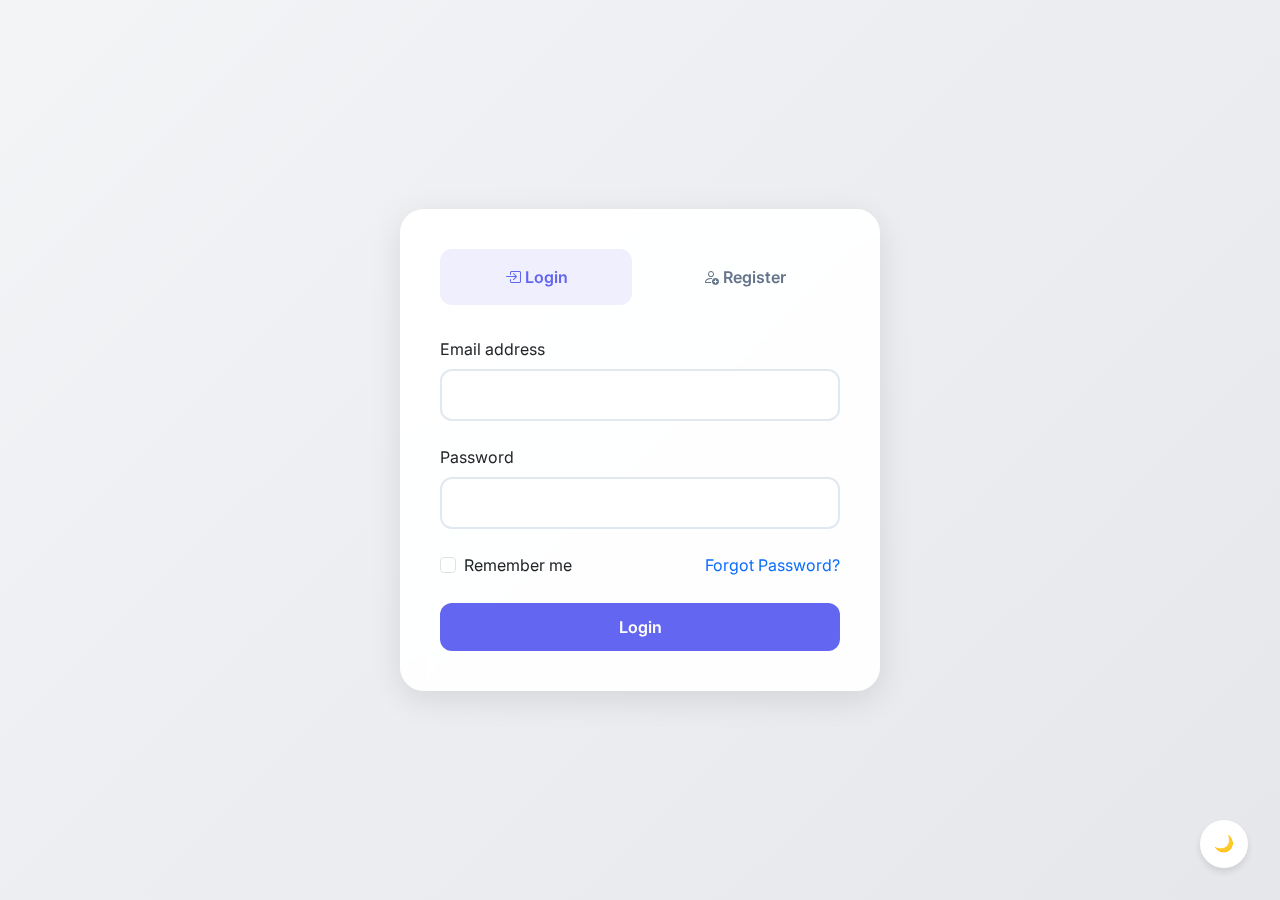
==== auth.html @ 890066ec "initial commit" ====
<!DOCTYPE html>
<html lang="en">
<head>
    <meta charset="UTF-8">
    <meta name="viewport" content="width=device-width, initial-scale=1.0">
    <title>Auth Form - Switchable</title>
    <link href="https://cdn.jsdelivr.net/npm/bootstrap@5.3.0/dist/css/bootstrap.min.css" rel="stylesheet">
    <link rel="stylesheet" href="https://cdn.jsdelivr.net/npm/bootstrap-icons@1.11.1/font/bootstrap-icons.css">
    <link href="https://fonts.googleapis.com/css2?family=Inter:wght@300;400;500;600;700&display=swap" rel="stylesheet">
    <link rel="stylesheet" href="css/auth.css">
    <style>
       
    </style>
</head>
<body>
    <div class="auth-container">
        <div class="auth-switcher">
            <button class="auth-tab active" data-form="login"> <i class=" bi bi-box-arrow-in-right"></i> Login</button>
            <button class="auth-tab" data-form="register"><i class="bi bi-person-add"></i> Register</button>
        </div>

        <!-- Login Form -->
        <div class="auth-form">
            <div class="form-section active" id="loginForm">
                <form class="login-form">
                    <div class="mb-4">
                        <label class="form-label">Email address</label>
                        <input type="email" name="email" class="form-control" required>
                    </div>
                    <div class="mb-4">
                        <label class="form-label">Password</label>
                        <input type="password" name="password" class="form-control" required>
                    </div>
                    <div class="d-flex justify-content-between mb-4">
                        <div class="form-check">
                            <input class="form-check-input" type="checkbox" id="remember">
                            <label class="form-check-label" for="remember">Remember me</label>
                        </div>
                        <a href="forget-password.html" class="text-decoration-none text-primary">Forgot Password?</a>
                    </div>
                    <button type="submit" id="loginBtn" class="btn btn-primary w-100">Login 
                        <span class="spinner-border spinner-border-sm d-none" id="loginSpinner" role="status" aria-hidden="true"></span>
                    </button>
                </form>
            </div>

            <!-- Register Form -->
            <div class="form-section" id="registerForm">
                <form class="register-form">
                    <div class="row">
                        <div class="col-lg-6">
                            <div class="mb-4">
                                <label class="form-label">Full Name</label>
                                <input type="text" name="full_name" class="form-control" required>
                            </div>
                        </div>
                    <div class="col-lg-6">
                        <div class="mb-4">
                            <label class="form-label">Email address</label>
                            <input type="email" name="email" class="form-control" required>
                        </div>
                    </div>
                </div>
                    
                    <div class="mb-4">
                        <label class="form-label">Phone</label>
                        <input type="text" name="phone" class="form-control" required>
                    </div>
                    <div class="mb-4">
                        <label class="form-label"> Password</label>
                        <input type="password" name="password" class="form-control" required>
                    </div>
                    <div class="form-check mb-4">
                        <input class="form-check-input" type="checkbox" id="driverTerms">
                        <label class="form-check-label" for="driverTerms">As a Driver</label>
                    </div>
                    <div class="form-check mb-4">
                        <input class="form-check-input" type="checkbox" id="clienTerms">
                        <label class="form-check-label" for="clienTerms">As a Client</label>
                    </div>
                    <div class="form-check mb-4">
                        <input class="form-check-input" type="checkbox" id="terms">
                        <label class="form-check-label" for="terms">I agree to the <a href="T&C.html">Terms & Conditions</a></label>
                    </div>
                    <button type="submit" id="signUpBtn" class="btn btn-primary w-100">Create Account 
                        <span class="spinner-border spinner-border-sm d-none" id="signUpSpinner" role="status" aria-hidden="true"></span>
                    </button>
                </form>
            </div>
        </div>
    </div>

    <div class="custom-alert" id="customAlert">
        <div class="alert-progress" id="alertProgress"></div>
        <span class="alert-content" id="alertContent"></span>
    </div>

    <!-- Subscription Modal -->
<div class="modal fade" id="subscriptionModal" tabindex="-1" aria-labelledby="subscriptionModalLabel" aria-hidden="true">
    <div class="modal-dialog modal-dialog-centered">
      <div class="modal-content">
        <div class="modal-header">
          <h5 class="modal-title" id="subscriptionModalLabel">Choose Subscription Plan</h5>
          <button type="button" class="btn-close" data-bs-dismiss="modal" aria-label="Close"></button>
        </div>
        <div class="modal-body">
          <p class="mb-3">Select a subscription plan to continue:</p>
          <div class="d-grid gap-2">
            <button class="btn btn-outline-primary" data-plan="monthly" data-price="5000">Monthly - ₦5,000</button>
            <button class="btn btn-outline-success" data-plan="yearly" data-price="40000">Yearly - ₦40,000</button>
            <button class="btn btn-outline-warning" data-plan="daily" data-price="1500">Daily - ₦1,500</button>

          </div>
        </div>
      </div>
    </div>
  </div>
  

    <button class="mode-toggle" id="darkModeToggle">🌙</button>
    <script src="https://cdn.jsdelivr.net/npm/bootstrap@5.3.0/dist/js/bootstrap.bundle.min.js"></script>
    <script src="js/auth.js"></script>
    <script src="js/login.js"></script>

</body>
</html>
---- css/auth.css ----
:root {
    --primary: #6366f1;
    --accent: #f59e0b;
    --dark: #1e293b;
    --light: #f8fafc;
    --success: #4CAF50;
    --info: #2196F3;
    --error: #F44336;
}

* {
    font-family: 'Inter', sans-serif;
    box-sizing: border-box;
}

body {
    background: linear-gradient(135deg, #f3f4f6 0%, #e5e7eb 100%);
    min-height: 100vh;
    display: flex;
    align-items: center;
    justify-content: center;
    margin: 0;
    padding: 1rem;
}

.auth-container {
    background: rgba(255,255,255,0.95);
    backdrop-filter: blur(10px);
    border-radius: 1.5rem;
    box-shadow: 0 8px 32px rgba(0,0,0,0.1);
    width: 100%;
    max-width: 480px;
    padding: 2.5rem;
    transition: all 0.3s ease;
    position: relative;
    overflow: hidden;
}

.auth-switcher {
    display: flex;
    gap: 1rem;
    margin-bottom: 2rem;
}

.auth-tab {
    flex: 1;
    padding: 1rem;
    text-align: center;
    cursor: pointer;
    border-radius: 0.75rem;
    background: transparent;
    border: none;
    font-weight: 600;
    color: #64748b;
    transition: all 0.3s ease;
}

.auth-tab.active {
    color: var(--primary);
    background: rgba(99,102,241,0.1);
}

.auth-form {
    position: relative;
    transition: all 0.4s cubic-bezier(0.4, 0, 0.2, 1);
}

.form-section {
    opacity: 0;
    height: 0;
    overflow: hidden;
    transition: all 0.4s ease;
}

.form-section.active {
    opacity: 1;
    height: auto;
}

/* Keep previous styles and add below */
.auth-title {
    font-size: 2rem;
    font-weight: 700;
    background: linear-gradient(45deg, var(--primary), #8b5cf6);
    -webkit-background-clip: text;
    -webkit-text-fill-color: transparent;
    margin-bottom: 0.5rem;
}

.form-control {
    border: 2px solid #e2e8f0;
    border-radius: 0.75rem;
    padding: 0.75rem 1rem;
    transition: all 0.3s ease;
}

.form-control:focus {
    border-color: var(--primary);
    box-shadow: 0 0 0 3px rgba(99,102,241,0.2);
}

.form-check-input:checked {
    background-color: var(--primary);
    border-color: var(--primary);
}

.btn-primary {
    background: var(--primary);
    border: none;
    padding: 0.75rem 1.5rem;
    border-radius: 0.75rem;
    font-weight: 600;
    transition: transform 0.3s ease;
}

.btn-primary:hover {
    transform: translateY(-2px);
    background: #4f46e5;
}

.dark-mode {
    background: linear-gradient(135deg, #0f172a 0%, #1e293b 100%);
}

.dark-mode .auth-container {
    background: rgba(30,41,59,0.95);
    color: var(--light);
}

.dark-mode .form-control {
    background: #1e293b;
    border-color: #334155;
    color: var(--light);
}

.mode-toggle {
    position: fixed;
    bottom: 2rem;
    right: 2rem;
    width: 48px;
    height: 48px;
    background: white;
    border: none;
    border-radius: 50%;
    box-shadow: 0 4px 6px rgba(0,0,0,0.1);
    cursor: pointer;
}

@media (max-width: 576px) {
    .auth-container {
        padding: 1.5rem;
        border-radius: 1rem;
    }
    
    .auth-title {
        font-size: 1.75rem;
    }
}

.dark-mode .search-input::placeholder{
    color: #ffffffef;
}


.error-container {
    background: rgba(255, 255, 255, 0);
    backdrop-filter: blur(10px);
    border-radius: 1.5rem;
    width: 100%;
    max-width: 600px;
    padding: 3rem;
    text-align: center;
    transition: all 0.3s ease;
}

.error-code {
    font-size: 4rem;
    font-weight: 800;
    background: linear-gradient(45deg, var(--primary), #8b5cf6);
    -webkit-background-clip: text;
    -webkit-text-fill-color: transparent;
    margin-bottom: 1rem;
}

.error-message {
    color: #64748b;
    font-size: 1.25rem;
    margin-bottom: 2rem;
}

.text-mute{
    color: #64748b;

}



.search-box {
    width: 100%;
    max-width: 400px;
    margin: 0 auto 2rem;
    position: relative;
}

.search-input {
    width: 100%;
    padding: 0.75rem 1.5rem;
    border: 2px solid #e2e8f0;
    border-radius: 2rem;
    transition: all 0.3s ease;
}

.search-input:focus {
    border-color: var(--primary);
    box-shadow: 0 0 0 3px rgba(99,102,241,0.2);
}

.home-btn {
    background: var(--primary);
    color: white;
    padding: 0.75rem 2rem;
    border-radius: 2rem;
    text-decoration: none;
    display: inline-flex;
    align-items: center;
    gap: 0.5rem;
    transition: transform 0.3s ease;
}

.error-icon{
    color: var(--primary);
    font-size:80px;
    font-weight: 900;
}

.custom-alert {
    position: fixed;
    top: 20px;
    right: 20px;
    padding: 15px 25px;
    background: #ffffff;
    color: #313030;
    border-radius: 8px;
    display: none;
    align-items: center;
    gap: 15px;
    box-shadow: 0 4px 6px rgba(0,0,0,0.1);
    z-index: 9999;
    max-width: 300px;
    width: fit-content;
    animation: slideIn 0.3s ease-out;
    overflow: hidden;
}

.custom-alert.active {
    display: flex;
}

.alert-progress {
    position: absolute;
    bottom: 0;
    left: 0;
    height: 3px;
    width: 100%;
    animation: progress 6s linear;
}

.alert-content {
    word-wrap: break-word;
    white-space: pre-wrap;
    overflow: hidden;
    margin-right: 25px;
}

.close-btn {
    cursor: pointer;
    font-size: 18px;
    color: #555;
}

@media (max-width: 768px) {
    .custom-alert {
        max-width: 150px;
        padding: 12px 20px;
        top: 10px;
        right: 10px;
    }

    .alert-content {
        font-size: smaller;
    }
}

@keyframes slideIn {
    from {
        transform: translateX(100%);
    }
    to {
        transform: translateX(0);
    }
}

@keyframes progress {
    from {
        width: 100%;
    }
    to {
        width: 0%;
    }
}
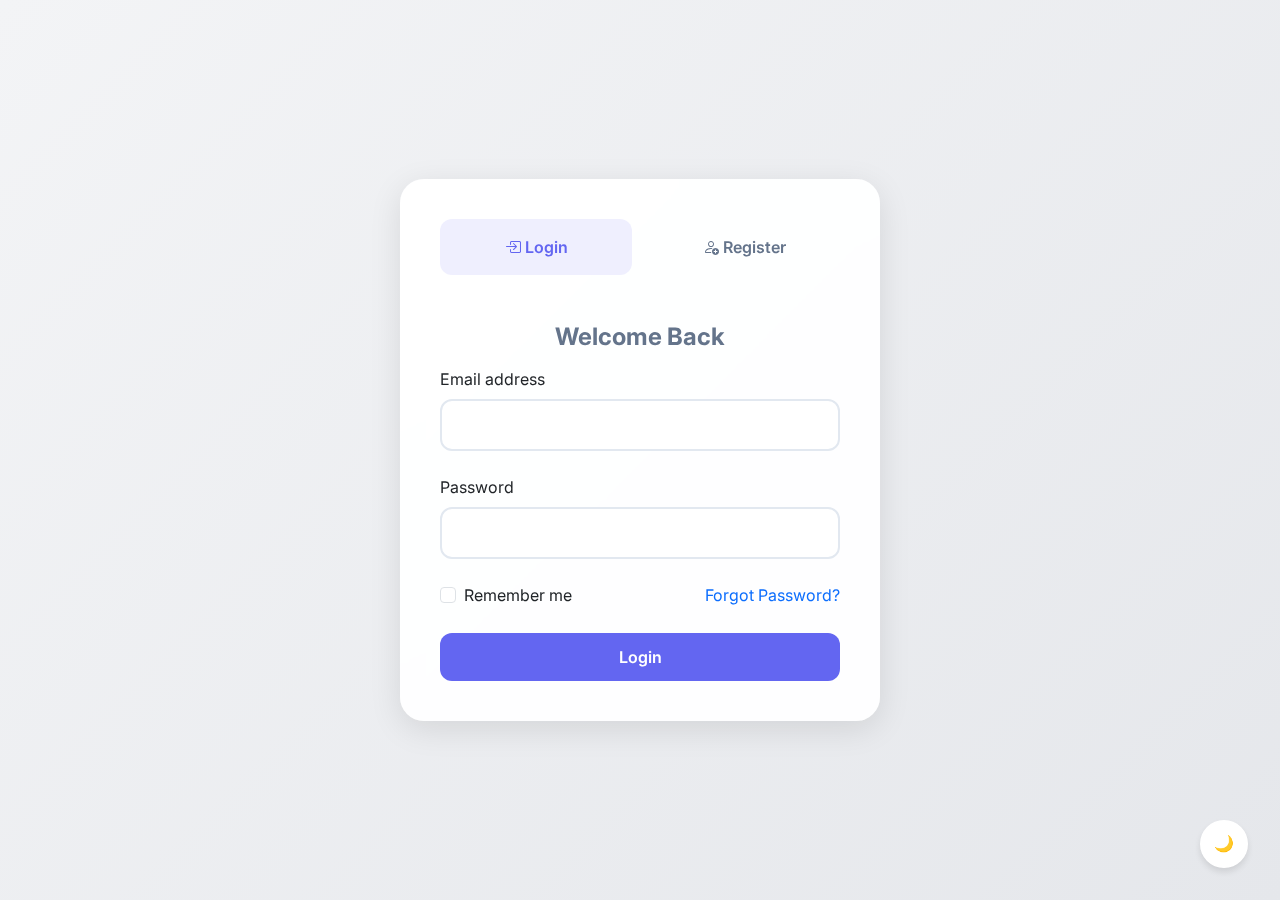
==== commit d0b5961c: "2" ====
--- a/auth.html
+++ b/auth.html
@@ -14,6 +14,7 @@
 </head>
 <body>
     <div class="auth-container">
+        
         <div class="auth-switcher">
             <button class="auth-tab active" data-form="login"> <i class=" bi bi-box-arrow-in-right"></i> Login</button>
             <button class="auth-tab" data-form="register"><i class="bi bi-person-add"></i> Register</button>
@@ -22,6 +23,9 @@
         <!-- Login Form -->
         <div class="auth-form">
             <div class="form-section active" id="loginForm">
+                <div class="text-center my-3">
+                    <h4 class="fw-bold text-mute">Welcome Back</h4>
+                </div>
                 <form class="login-form">
                     <div class="mb-4">
                         <label class="form-label">Email address</label>
@@ -46,6 +50,10 @@
 
             <!-- Register Form -->
             <div class="form-section" id="registerForm">
+                <div class="text-center my-2">
+                    <h4 class="fw-bold">Create Your Account</h4>
+                    <p class="text-mute">Join us and start your journey!</p>
+                </div>
                 <form class="register-form">
                     <div class="row">
                         <div class="col-lg-6">
--- a/css/auth.css
+++ b/css/auth.css
@@ -310,3 +310,13 @@
 }
 
 
+input[type=number]::-webkit-inner-spin-button,
+input[type=number]::-webkit-outer-spin-button {
+    -webkit-appearance: none;
+    margin: 0;
+}
+
+/* For Firefox */
+input[type=number] {
+    -moz-appearance: textfield;
+}